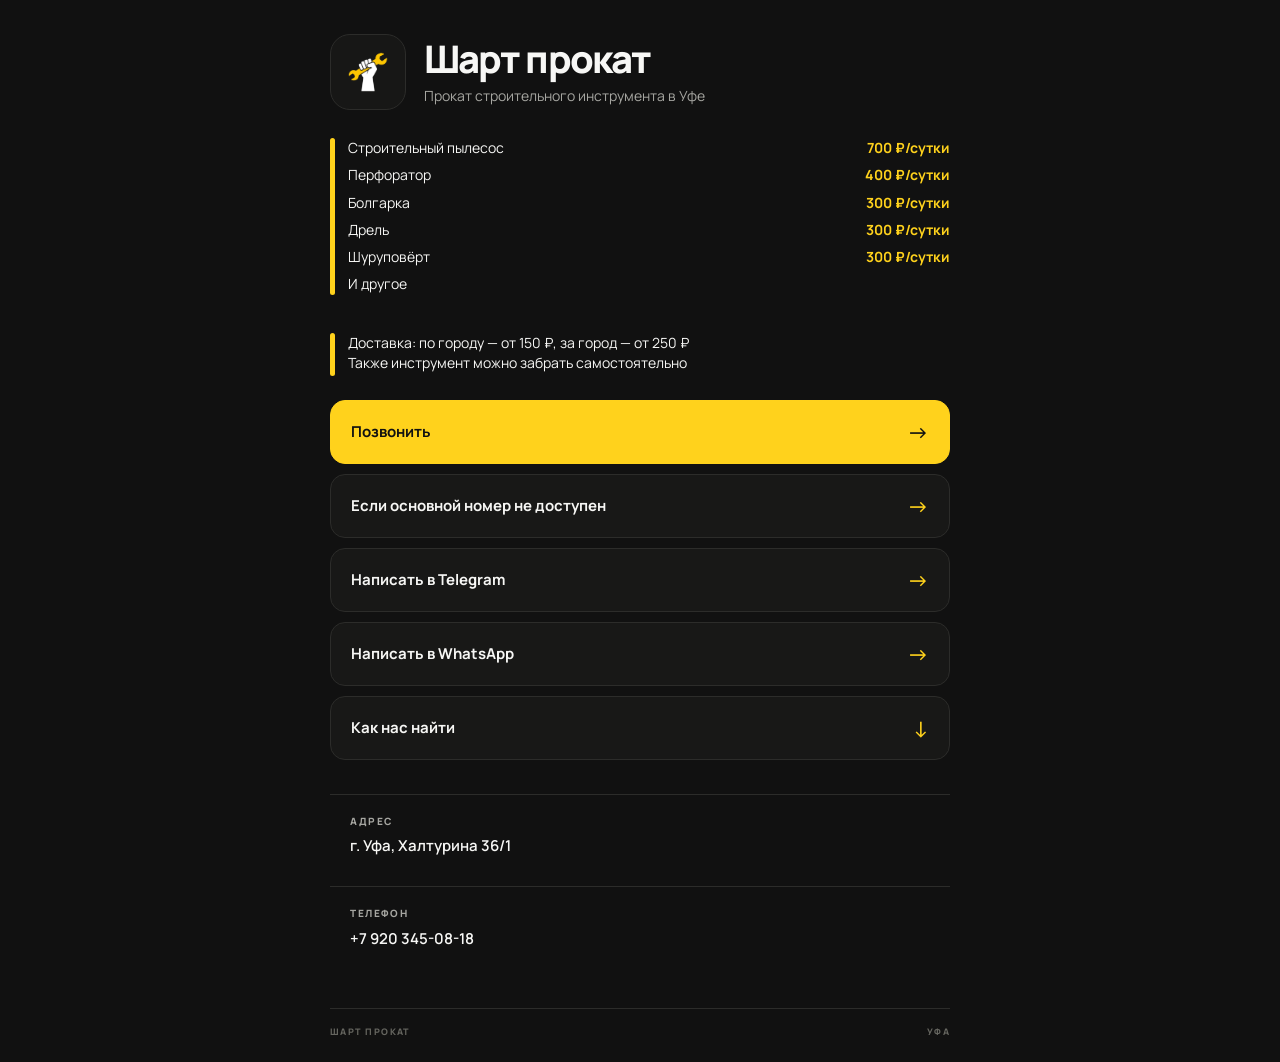
==== public/index.html @ a1d9a517 "исправил ошибки 4" ====
<!doctype html>
<html lang="ru">
<head>
  <meta charset="utf-8">
  <meta name="viewport" content="width=device-width, initial-scale=1, viewport-fit=cover">
  <meta name="theme-color" content="#111111">
  <meta name="description" content="Шарт прокат — прокат строительного инструмента в Уфе. Халтурина 36/1, кв. 54.">
  <meta property="og:title" content="Шарт прокат — прокат строительного инструмента">
  <meta property="og:description" content="Прокат строительного инструмента в Уфе.">
  <meta property="og:type" content="website">
  <title>Шарт прокат — прокат инструмента в Уфе</title>
  <link rel="icon" href="assets/logo.png" type="image/png">
  <link rel="stylesheet" href="style.css">
</head>
<body>
  <main class="page">
    <header class="hero">
      <div class="brand-mark" aria-label="Шарт прокат">
        <img src="assets/logo.png" alt="Шарт прокат">
      </div>
      <div class="brand">
        <h1>Шарт прокат</h1>
        <p>Прокат строительного инструмента в Уфе</p>
      </div>
    </header>

    <section class="intro price-list">
      <span class="accent-line"></span>
      <div class="price-content">

        <div class="prices">
          <div><span>Строительный пылесос</span><b>700 ₽/сутки</b></div>
          <div><span>Перфоратор</span><b>400 ₽/сутки</b></div>
          <div><span>Болгарка</span><b>300 ₽/сутки</b></div>
          <div><span>Дрель</span><b>300 ₽/сутки</b></div>
          <div><span>Шуруповёрт</span><b>300 ₽/сутки</b></div>
            <div><span>И другое</span><b> </b></div>
        </div>
      </div>
    </section>
<section class="intro delivery">
  <span class="accent-line"></span>

  <div class="delivery-content">
    <span>
      Доставка: по городу — от 150 ₽, за город — от 250 ₽
      <br>
      Также инструмент можно забрать самостоятельно
    </span>
  </div>
</section>

    <section class="actions" aria-label="Связаться с нами">
      <a class="button button-primary" href="tel:+79203450818" data-track="phone_nada">
        <span>Позвонить</span>
        <b>→</b>
      </a>

      <a class="button" href="tel:+79177970357" data-track="phone_art">
        <span>Если основной номер не доступен</span>
        <b>→</b>
      </a>

      <a class="button" href="https://t.me/ShartProkatBot" target="_blank" rel="noopener" data-track="telegram">
        <span>Написать в Telegram</span>
        <b>→</b>
      </a>

      <a class="button" href="https://wa.me/79610406788" target="_blank" rel="noopener" data-track="whatsapp">
        <span>Написать в WhatsApp</span>
        <b>→</b>
      </a>

      <a class="button" href="#address">
        <span>Как нас найти</span>
        <b>↓</b>
      </a>
    </section>

    <section class="info">
      <div class="info-card">
        <div class="label">АДРЕС</div>
        <div class="value" id="address">г. Уфа, Халтурина 36/1</div>
      </div>

      <div class="info-card">
        <div class="label">ТЕЛЕФОН</div>
        <a class="value link" href="tel:+79203450818">+7 920 345-08-18</a>
      </div>
    </section>

    <footer>
      <span>ШАРТ ПРОКАТ</span>
      <span>УФА</span>
    </footer>
  </main>
<script src="script.js"></script>
</body>
</html>
---- public/style.css ----
@import url('https://fonts.googleapis.com/css2?family=Manrope:wght@400;500;600;700;800&display=swap');

:root {
  --black: #111111;
  --white: #f7f7f5;
  --yellow: #ffd21c;
  --muted: #a6a6a1;
  --border: #2c2c2a;
}

* {
  box-sizing: border-box;
}

html {
  scroll-behavior: smooth;
}

body {
  margin: 0;
  min-height: 100vh;
  background: var(--black);
  color: var(--white);
  font-family: "Manrope", Arial, sans-serif;
}

a {
  color: inherit;
  text-decoration: none;
}

.page {
  width: min(100% - 32px, 620px);
  margin: 0 auto;
  padding: 34px 0 24px;
}

.hero {
  display: flex;
  align-items: center;
  gap: 18px;
}

.brand-mark {
  width: 76px;
  height: 76px;
  flex: 0 0 76px;
  display: grid;
  place-items: center;
  border: 1px solid var(--border);
  background: #171716;
  border-radius: 20px;
  overflow: hidden;
}

.brand-mark img {
  width: 62px;
  height: 62px;
  display: block;
}

.brand h1 {
  margin: 0;
  font-size: clamp(27px, 7vw, 38px);
  line-height: 1;
  letter-spacing: -0.05em;
  font-weight: 800;
}

.brand p {
  margin: 9px 0 0;
  color: var(--muted);
  font-size: 14px;
  line-height: 1.4;
}

.intro {
  margin: 38px 0 24px;
  display: flex;
  gap: 13px;
  align-items: flex-start;
}

.accent-line {
  width: 5px;
  min-width: 5px;
  height: 43px;
  background: var(--yellow);
  border-radius: 99px;
}

.intro p {
  margin: 0;
  max-width: 480px;
  font-size: 16px;
  line-height: 1.55;
  font-weight: 600;
}

.actions {
  display: grid;
  gap: 10px;
}

.button {
  min-height: 64px;
  padding: 0 20px;
  display: flex;
  align-items: center;
  justify-content: space-between;
  border: 1px solid var(--border);
  border-radius: 15px;
  background: #181817;
  font-size: 15px;
  font-weight: 700;
  transition: transform .18s ease, border-color .18s ease, background .18s ease;
}

.button b {
  color: var(--yellow);
  font-size: 22px;
  font-weight: 500;
}

.button:hover {
  transform: translateY(-2px);
  border-color: #555550;
  background: #20201e;
}

.button:active {
  transform: translateY(0);
}

.button-primary {
  background: var(--yellow);
  border-color: var(--yellow);
  color: var(--black);
}

.button-primary b {
  color: var(--black);
}

.button-primary:hover {
  background: #ffe04e;
  border-color: #ffe04e;
}

.info {
  margin-top: 34px;
  display: grid;
  gap: 10px;
}

.info-card {
  padding: 19px 20px;
  border-top: 1px solid var(--border);
}

.label {
  margin-bottom: 7px;
  color: var(--muted);
  font-size: 10px;
  letter-spacing: .16em;
  font-weight: 800;
}

.value {
  font-size: 15px;
  line-height: 1.5;
  font-weight: 600;
}

.link {
  display: inline-block;
}

footer {
  margin-top: 38px;
  padding-top: 16px;
  border-top: 1px solid var(--border);
  display: flex;
  justify-content: space-between;
  color: #666660;
  font-size: 9px;
  font-weight: 800;
  letter-spacing: .16em;
}

@media (max-width: 420px) {
  .page {
    width: min(100% - 24px, 620px);
    padding-top: 24px;
  }

  .hero {
    gap: 14px;
  }

  .brand-mark {
    width: 66px;
    height: 66px;
    flex-basis: 66px;
    border-radius: 17px;
  }

  .brand-mark img {
    width: 54px;
    height: 54px;
  }

  .brand h1 {
    font-size: 28px;
  }

  .brand p {
    font-size: 12px;
  }

  .button {
    min-height: 60px;
  }
}
.price-list {
  margin-top: 28px;
}

.price-list .accent-line {
  height: auto;
  min-height: 100%;
  align-self: stretch;
}

.price-content {
  flex: 1;
  min-width: 0;
}

.price-title {
  margin: 0 0 50px;
  font-size: 16px;
  line-height: 1.4;
  font-weight: 700;
}

.prices {
  display: grid;
  gap: 7px;
}

.prices div {
  display: flex;
  align-items: baseline;
  justify-content: space-between;
  gap: 16px;
  font-size: 14px;
  line-height: 1.45;
}
.delivery-content span {
  display: flex;
  align-items: baseline;
  justify-content: space-between;
  gap: 16px;
  font-size: 14px;
  line-height: 1.45;
}

.prices span {
  color: var(--white);
}

.prices b {
  flex: 0 0 auto;
  color: var(--yellow);
  font-weight: 700;
  white-space: nowrap;
}

.price-more {
  margin: 13px 0 0;
  color: var(--muted);
  font-size: 13px;
  line-height: 1.4;
  font-weight: 500;
}
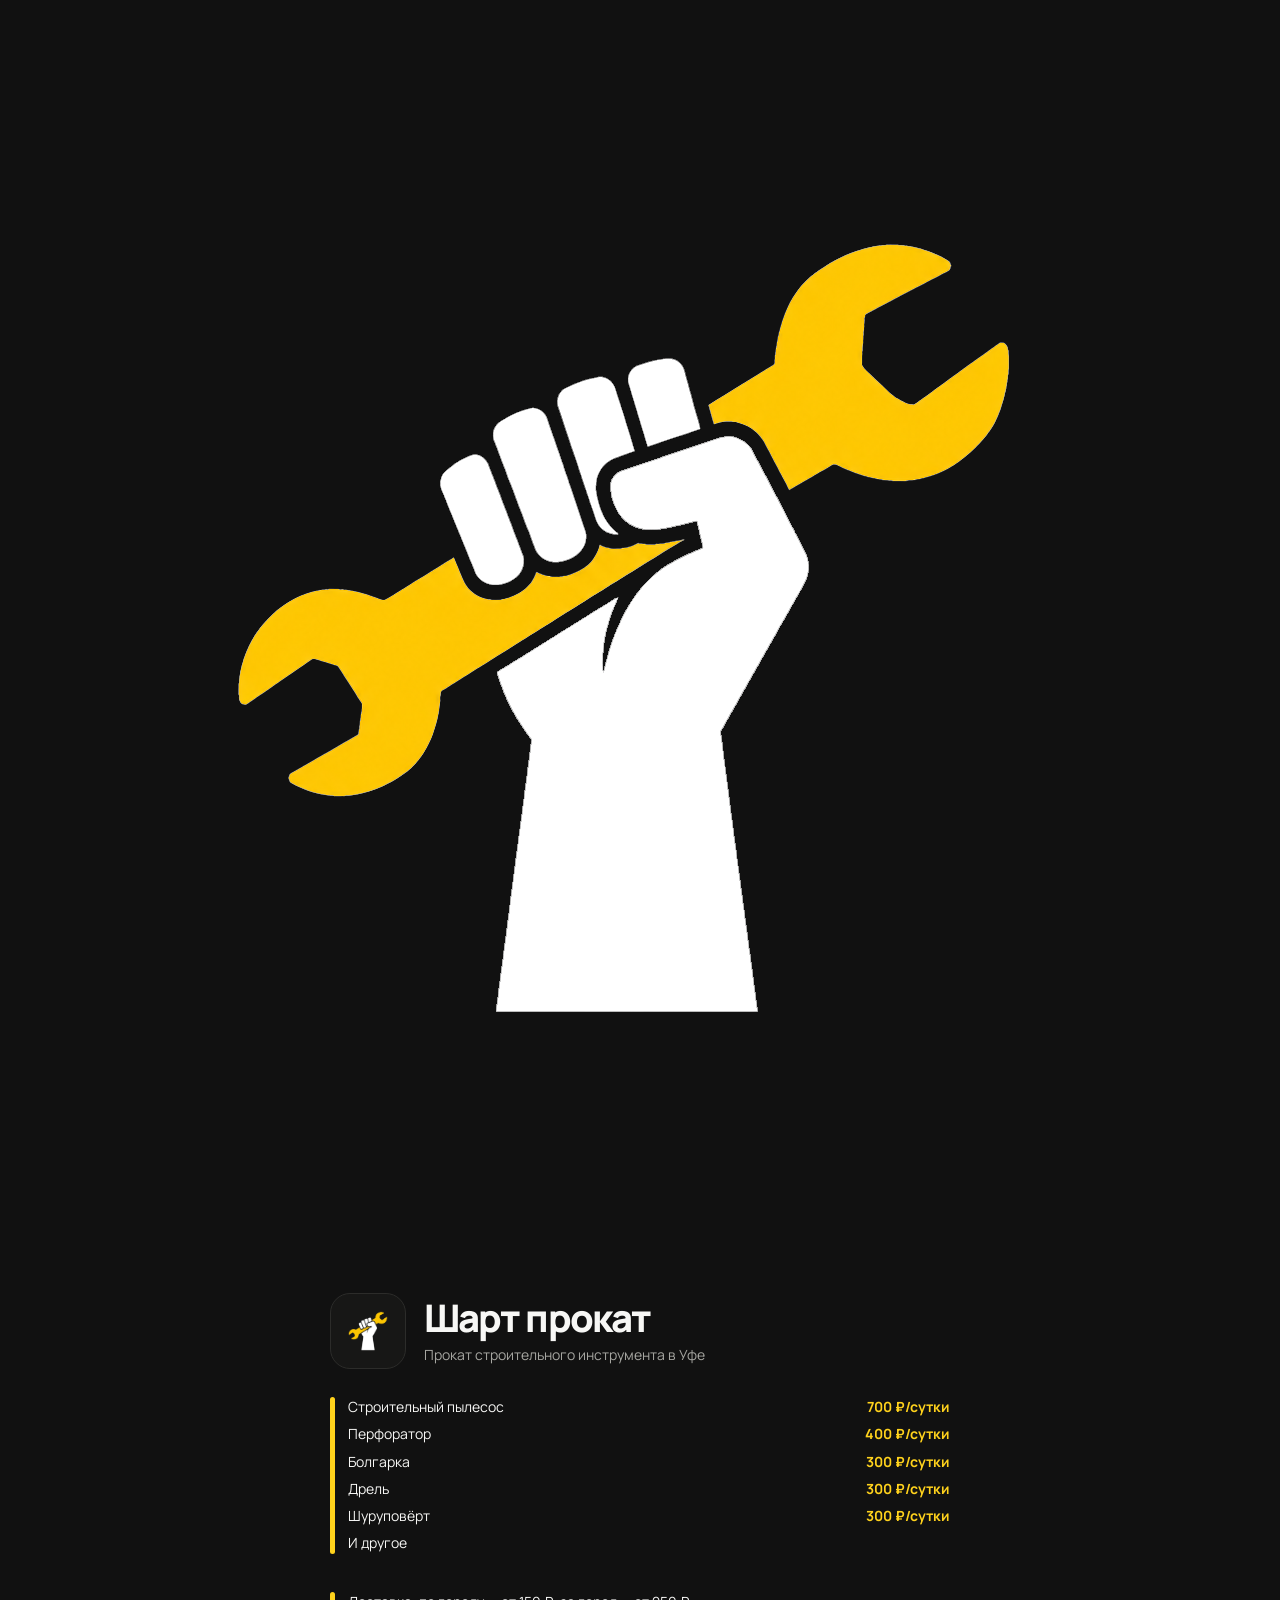
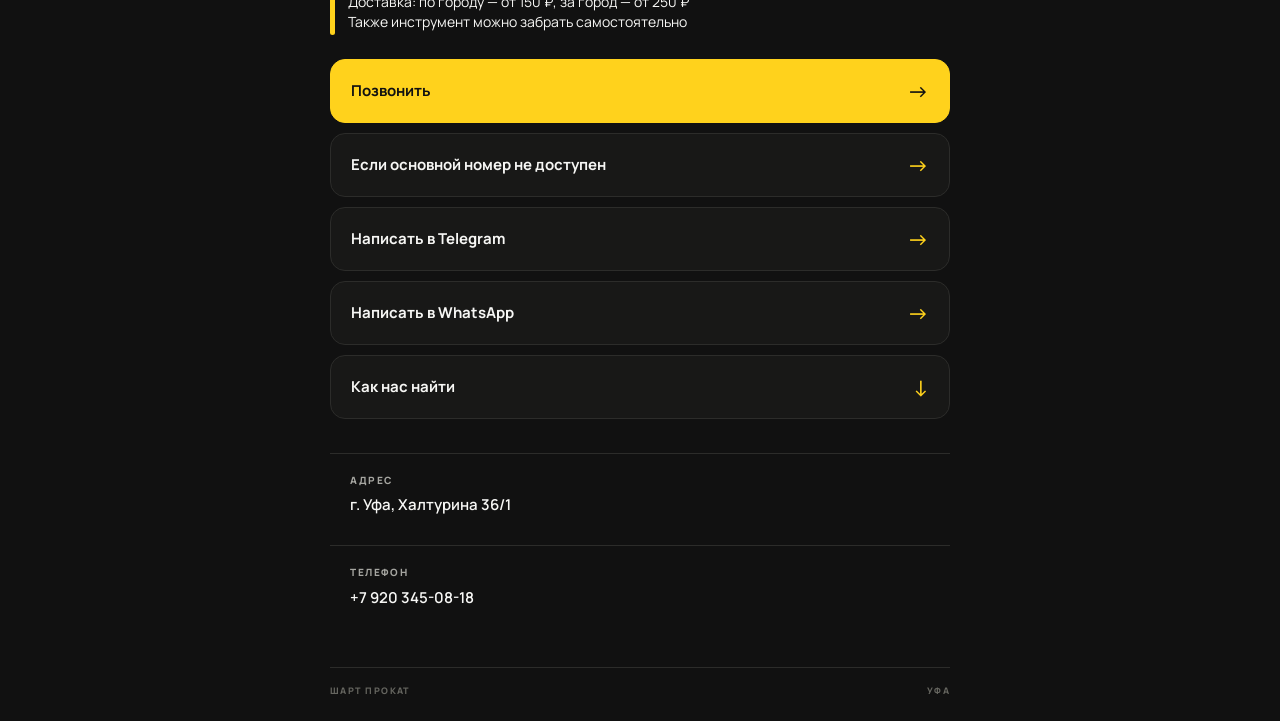
==== commit fc1ee766: "исправил ошибки 5" ====
--- a/public/index.html
+++ b/public/index.html
@@ -9,8 +9,8 @@
   <meta property="og:description" content="Прокат строительного инструмента в Уфе.">
   <meta property="og:type" content="website">
   <title>Шарт прокат — прокат инструмента в Уфе</title>
-  <link rel="icon" href="assets/logo.png" type="image/png">
-  <link rel="stylesheet" href="style.css">
+  <img src="/assets/logo.png" alt="Шарт прокат">
+  <link rel="stylesheet" href="/style.css">
 </head>
 <body>
   <main class="page">
@@ -94,6 +94,6 @@
       <span>УФА</span>
     </footer>
   </main>
-<script src="script.js"></script>
+<script src="/script.js"></script>
 </body>
 </html>
--- a/style.css
+++ b/style.css
@@ -0,0 +1,286 @@
+@import url('https://fonts.googleapis.com/css2?family=Manrope:wght@400;500;600;700;800&display=swap');
+
+:root {
+  --black: #111111;
+  --white: #f7f7f5;
+  --yellow: #ffd21c;
+  --muted: #a6a6a1;
+  --border: #2c2c2a;
+}
+
+* {
+  box-sizing: border-box;
+}
+
+html {
+  scroll-behavior: smooth;
+}
+
+body {
+  margin: 0;
+  min-height: 100vh;
+  background: var(--black);
+  color: var(--white);
+  font-family: "Manrope", Arial, sans-serif;
+}
+
+a {
+  color: inherit;
+  text-decoration: none;
+}
+
+.page {
+  width: min(100% - 32px, 620px);
+  margin: 0 auto;
+  padding: 34px 0 24px;
+}
+
+.hero {
+  display: flex;
+  align-items: center;
+  gap: 18px;
+}
+
+.brand-mark {
+  width: 76px;
+  height: 76px;
+  flex: 0 0 76px;
+  display: grid;
+  place-items: center;
+  border: 1px solid var(--border);
+  background: #171716;
+  border-radius: 20px;
+  overflow: hidden;
+}
+
+.brand-mark img {
+  width: 62px;
+  height: 62px;
+  display: block;
+}
+
+.brand h1 {
+  margin: 0;
+  font-size: clamp(27px, 7vw, 38px);
+  line-height: 1;
+  letter-spacing: -0.05em;
+  font-weight: 800;
+}
+
+.brand p {
+  margin: 9px 0 0;
+  color: var(--muted);
+  font-size: 14px;
+  line-height: 1.4;
+}
+
+.intro {
+  margin: 38px 0 24px;
+  display: flex;
+  gap: 13px;
+  align-items: flex-start;
+}
+
+.accent-line {
+  width: 5px;
+  min-width: 5px;
+  height: 43px;
+  background: var(--yellow);
+  border-radius: 99px;
+}
+
+.intro p {
+  margin: 0;
+  max-width: 480px;
+  font-size: 16px;
+  line-height: 1.55;
+  font-weight: 600;
+}
+
+.actions {
+  display: grid;
+  gap: 10px;
+}
+
+.button {
+  min-height: 64px;
+  padding: 0 20px;
+  display: flex;
+  align-items: center;
+  justify-content: space-between;
+  border: 1px solid var(--border);
+  border-radius: 15px;
+  background: #181817;
+  font-size: 15px;
+  font-weight: 700;
+  transition: transform .18s ease, border-color .18s ease, background .18s ease;
+}
+
+.button b {
+  color: var(--yellow);
+  font-size: 22px;
+  font-weight: 500;
+}
+
+.button:hover {
+  transform: translateY(-2px);
+  border-color: #555550;
+  background: #20201e;
+}
+
+.button:active {
+  transform: translateY(0);
+}
+
+.button-primary {
+  background: var(--yellow);
+  border-color: var(--yellow);
+  color: var(--black);
+}
+
+.button-primary b {
+  color: var(--black);
+}
+
+.button-primary:hover {
+  background: #ffe04e;
+  border-color: #ffe04e;
+}
+
+.info {
+  margin-top: 34px;
+  display: grid;
+  gap: 10px;
+}
+
+.info-card {
+  padding: 19px 20px;
+  border-top: 1px solid var(--border);
+}
+
+.label {
+  margin-bottom: 7px;
+  color: var(--muted);
+  font-size: 10px;
+  letter-spacing: .16em;
+  font-weight: 800;
+}
+
+.value {
+  font-size: 15px;
+  line-height: 1.5;
+  font-weight: 600;
+}
+
+.link {
+  display: inline-block;
+}
+
+footer {
+  margin-top: 38px;
+  padding-top: 16px;
+  border-top: 1px solid var(--border);
+  display: flex;
+  justify-content: space-between;
+  color: #666660;
+  font-size: 9px;
+  font-weight: 800;
+  letter-spacing: .16em;
+}
+
+@media (max-width: 420px) {
+  .page {
+    width: min(100% - 24px, 620px);
+    padding-top: 24px;
+  }
+
+  .hero {
+    gap: 14px;
+  }
+
+  .brand-mark {
+    width: 66px;
+    height: 66px;
+    flex-basis: 66px;
+    border-radius: 17px;
+  }
+
+  .brand-mark img {
+    width: 54px;
+    height: 54px;
+  }
+
+  .brand h1 {
+    font-size: 28px;
+  }
+
+  .brand p {
+    font-size: 12px;
+  }
+
+  .button {
+    min-height: 60px;
+  }
+}
+.price-list {
+  margin-top: 28px;
+}
+
+.price-list .accent-line {
+  height: auto;
+  min-height: 100%;
+  align-self: stretch;
+}
+
+.price-content {
+  flex: 1;
+  min-width: 0;
+}
+
+.price-title {
+  margin: 0 0 50px;
+  font-size: 16px;
+  line-height: 1.4;
+  font-weight: 700;
+}
+
+.prices {
+  display: grid;
+  gap: 7px;
+}
+
+.prices div {
+  display: flex;
+  align-items: baseline;
+  justify-content: space-between;
+  gap: 16px;
+  font-size: 14px;
+  line-height: 1.45;
+}
+.delivery-content span {
+  display: flex;
+  align-items: baseline;
+  justify-content: space-between;
+  gap: 16px;
+  font-size: 14px;
+  line-height: 1.45;
+}
+
+.prices span {
+  color: var(--white);
+}
+
+.prices b {
+  flex: 0 0 auto;
+  color: var(--yellow);
+  font-weight: 700;
+  white-space: nowrap;
+}
+
+.price-more {
+  margin: 13px 0 0;
+  color: var(--muted);
+  font-size: 13px;
+  line-height: 1.4;
+  font-weight: 500;
+}
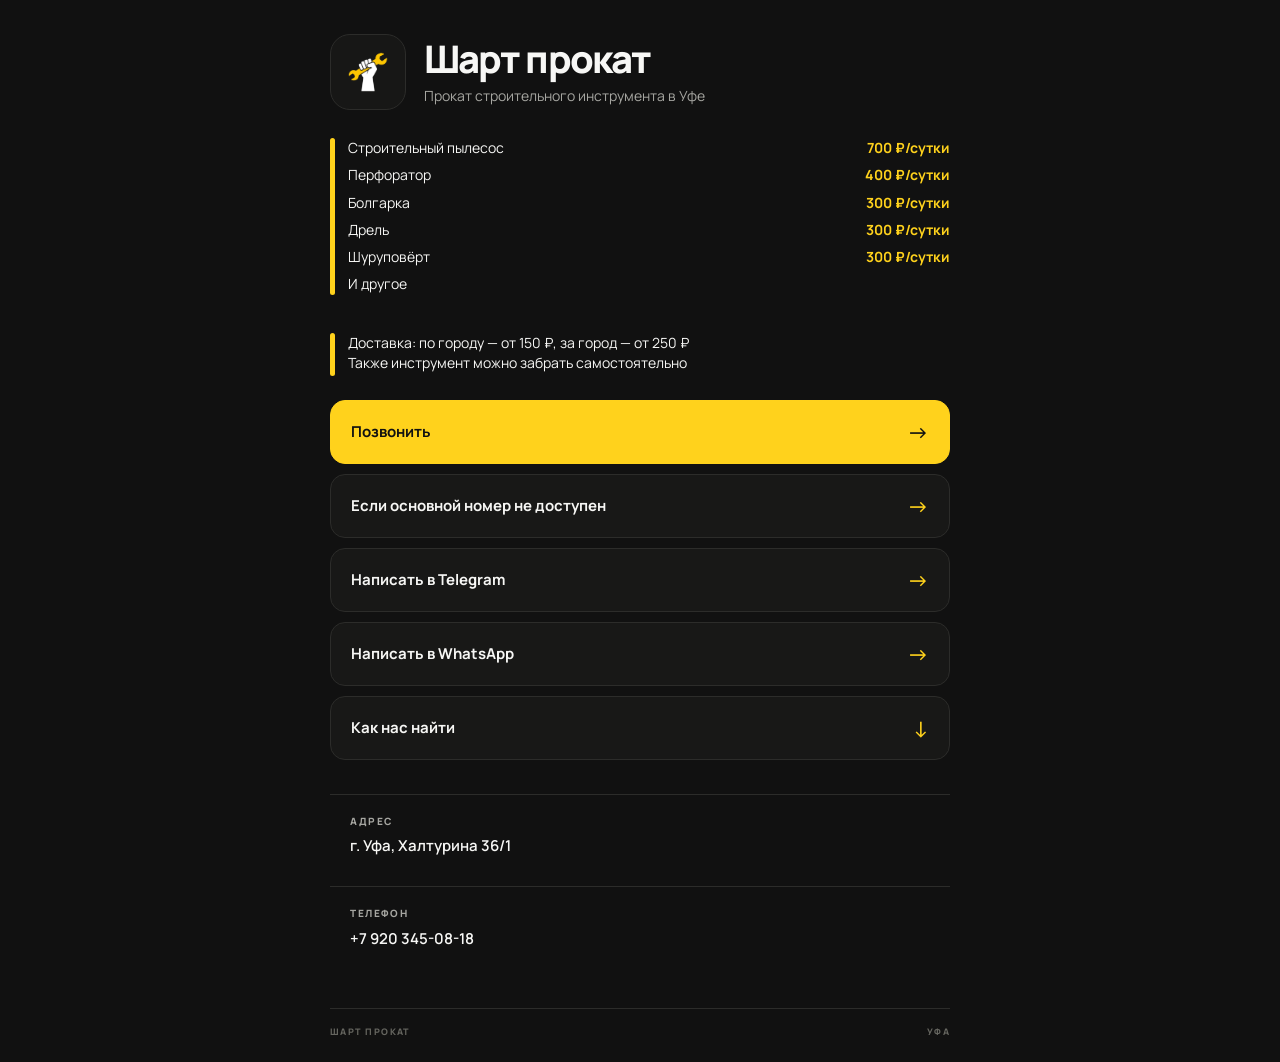
==== commit e3766cb0: "исправил ошибки 6" ====
--- a/public/index.html
+++ b/public/index.html
@@ -9,14 +9,14 @@
   <meta property="og:description" content="Прокат строительного инструмента в Уфе.">
   <meta property="og:type" content="website">
   <title>Шарт прокат — прокат инструмента в Уфе</title>
-  <img src="/assets/logo.png" alt="Шарт прокат">
+  <link rel="icon" href="/assets/logo.png" type="image/png">
   <link rel="stylesheet" href="/style.css">
 </head>
 <body>
   <main class="page">
     <header class="hero">
       <div class="brand-mark" aria-label="Шарт прокат">
-        <img src="assets/logo.png" alt="Шарт прокат">
+        <img src="/assets/logo.png" alt="Шарт прокат">
       </div>
       <div class="brand">
         <h1>Шарт прокат</h1>
